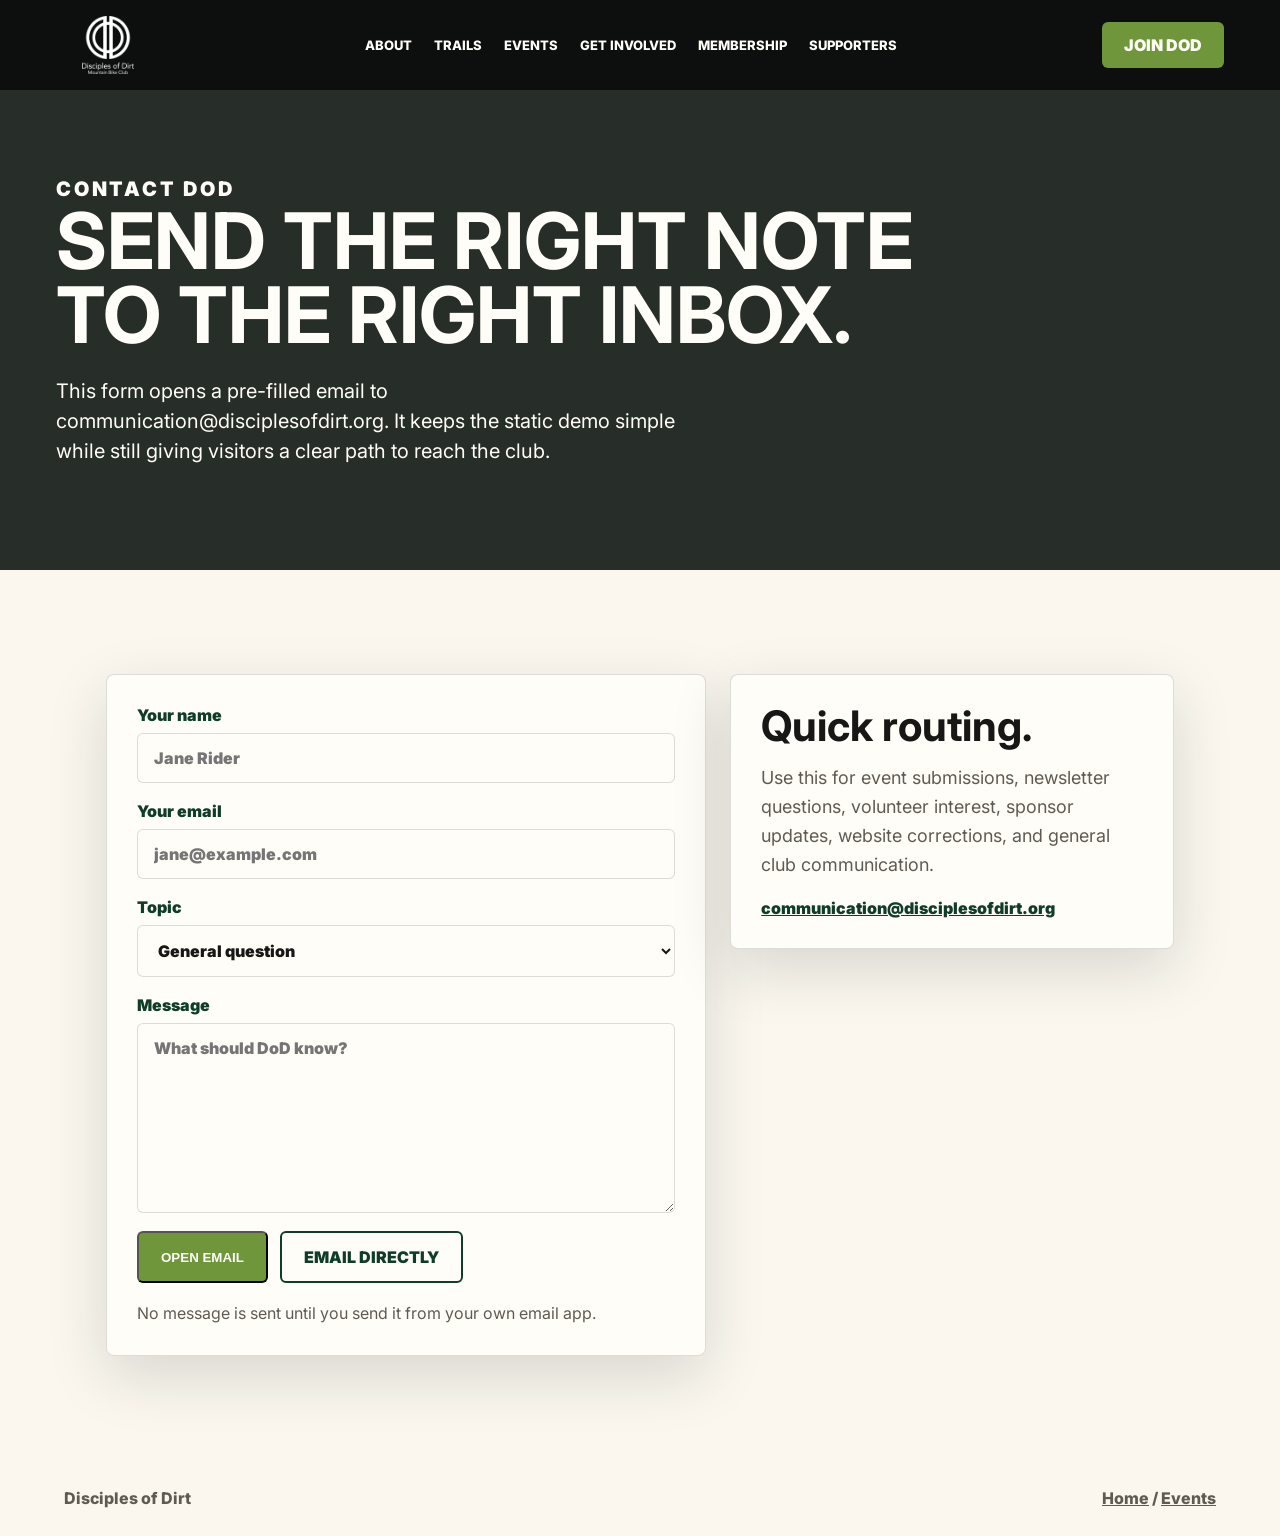
==== contact.html @ 960ff294 "Add static contact email page" ====
<!doctype html>
<html lang="en">
<head>
  <meta charset="utf-8">
  <meta name="viewport" content="width=device-width, initial-scale=1">
  <title>Contact | Disciples of Dirt</title>
  <meta name="description" content="Contact Disciples of Dirt about trail work, events, membership, supporters, and general club questions.">
  <link rel="preconnect" href="https://fonts.googleapis.com">
  <link rel="preconnect" href="https://fonts.gstatic.com" crossorigin>
  <link href="https://fonts.googleapis.com/css2?family=Inter:wght@400;600;700;800;900&display=swap" rel="stylesheet">
  <link rel="stylesheet" href="styles.css">
</head>
<body class="contact-page">
  <header class="site-header is-scrolled" data-header>
    <a class="brand" href="index.html#top" aria-label="Disciples of Dirt home">
      <img class="brand-logo" src="assets/dod-logo-white-text.png" alt="Disciples of Dirt">
    </a>
    <button class="nav-toggle" type="button" data-nav-toggle aria-label="Open navigation" aria-expanded="false">
      <span></span>
      <span></span>
      <span></span>
    </button>
    <nav class="nav" aria-label="Primary navigation">
      <a href="index.html#mission">About</a>
      <a href="index.html#trails">Trails</a>
      <a href="events.html">Events</a>
      <a href="index.html#get-involved">Get Involved</a>
      <a href="https://disciplesofdirt.org/membership/">Membership</a>
      <a href="supporters.html">Supporters</a>
    </nav>
    <a class="header-cta" href="index.html#join">Join DoD</a>
  </header>

  <main>
    <section class="contact-hero">
      <p class="eyebrow">Contact DoD</p>
      <h1>Send the right note to the right inbox.</h1>
      <p>This form opens a pre-filled email to communication@disciplesofdirt.org. It keeps the static demo simple while still giving visitors a clear path to reach the club.</p>
    </section>

    <section class="contact-section">
      <form class="contact-form" data-contact-form>
        <label>
          Your name
          <input type="text" name="name" autocomplete="name" placeholder="Jane Rider">
        </label>
        <label>
          Your email
          <input type="email" name="email" autocomplete="email" placeholder="jane@example.com">
        </label>
        <label>
          Topic
          <select name="topic" data-contact-topic>
            <option value="General question">General question</option>
            <option value="Event submission">Event submission</option>
            <option value="Trail work / volunteer">Trail work / volunteer</option>
            <option value="Membership">Membership</option>
            <option value="Supporter / sponsorship">Supporter / sponsorship</option>
            <option value="Website feedback">Website feedback</option>
          </select>
        </label>
        <label>
          Message
          <textarea name="message" rows="8" placeholder="What should DoD know?"></textarea>
        </label>
        <div class="contact-actions">
          <button class="button primary" type="submit">Open email</button>
          <a class="button secondary dark" href="mailto:communication@disciplesofdirt.org">Email directly</a>
        </div>
        <p class="form-note">No message is sent until you send it from your own email app.</p>
      </form>
      <aside class="contact-aside">
        <h2>Quick routing.</h2>
        <p>Use this for event submissions, newsletter questions, volunteer interest, sponsor updates, website corrections, and general club communication.</p>
        <a href="mailto:communication@disciplesofdirt.org">communication@disciplesofdirt.org</a>
      </aside>
    </section>
  </main>

  <footer class="site-footer">
    <span>Disciples of Dirt</span>
    <span><a href="index.html">Home</a> / <a href="events.html">Events</a></span>
  </footer>

  <script src="script.js"></script>
</body>
</html>
---- styles.css ----
:root {
  --green: #0f3d2a;
  --green-2: #1f6544;
  --moss: #6f963b;
  --brown: #6b4223;
  --blue: #315e72;
  --orange: #df8528;
  --rust: #b55335;
  --tan: #d1bb8f;
  --paper: #f5efe5;
  --panel: #fffdf8;
  --ink: #171716;
  --muted: #605b52;
  --line: rgba(23, 23, 22, 0.14);
  --shadow: 0 20px 60px rgba(19, 34, 26, 0.15);
  --page-pad: 56px;
}

* {
  box-sizing: border-box;
}

html {
  scroll-behavior: smooth;
}

body {
  margin: 0;
  font-family: Inter, Arial, sans-serif;
  color: var(--ink);
  background: var(--paper);
}

a {
  color: inherit;
}

.site-header {
  position: fixed;
  z-index: 20;
  top: 0;
  left: 0;
  right: 0;
  display: flex;
  align-items: center;
  justify-content: space-between;
  gap: 24px;
  padding: 16px var(--page-pad);
  color: #fffdf8;
  background: rgba(9, 11, 10, 0.86);
  transition: background 180ms ease, color 180ms ease, box-shadow 180ms ease;
}

.site-header.is-scrolled {
  background: rgba(9, 11, 10, 0.94);
  color: #fffdf8;
  box-shadow: 0 8px 28px rgba(0, 0, 0, 0.08);
  backdrop-filter: blur(12px);
}

.brand {
  display: inline-flex;
  align-items: center;
  gap: 12px;
  text-decoration: none;
  min-width: 96px;
}

.brand-logo {
  width: 104px;
  max-height: 58px;
  object-fit: contain;
  height: auto;
  display: block;
}

.nav {
  display: flex;
  align-items: center;
  gap: 22px;
  font-size: 13px;
  font-weight: 800;
  text-transform: uppercase;
}

.nav a,
.header-cta {
  text-decoration: none;
}

.header-cta {
  padding: 13px 22px;
  background: var(--moss);
  border-radius: 6px;
  font-weight: 900;
  text-transform: uppercase;
}

.nav-toggle {
  display: none;
  width: 44px;
  height: 44px;
  padding: 10px;
  border: 0;
  background: transparent;
  color: #fffdf8;
  cursor: pointer;
}

.nav-toggle span {
  display: block;
  height: 2px;
  margin: 6px 0;
  background: currentColor;
  border-radius: 999px;
}

.hero {
  position: relative;
  min-height: 780px;
  min-height: 92svh;
  display: grid;
  align-items: stretch;
  overflow: hidden;
  background: #0b130d;
}

.hero-image,
.hero picture {
  position: absolute;
  inset: 0;
  width: 100%;
  height: 100%;
}

.hero-image {
  object-fit: cover;
  object-position: center center;
}

.hero-scrim {
  position: absolute;
  inset: 0;
  background:
    linear-gradient(90deg, rgba(8, 18, 13, 0.88), rgba(8, 18, 13, 0.54) 43%, rgba(8, 18, 13, 0.16)),
    linear-gradient(0deg, rgba(8, 18, 13, 0.72), transparent 60%);
}

.hero-content {
  position: relative;
  z-index: 2;
  width: min(940px, calc(100% - 2 * var(--page-pad)));
  margin: 0;
  padding: 190px 0 86px var(--page-pad);
  color: #fffdf8;
  text-align: left;
  align-self: end;
}

.eyebrow,
.section-kicker {
  margin: 0 0 14px;
  font-size: 13px;
  font-weight: 900;
  letter-spacing: 0.14em;
  text-transform: uppercase;
}

.hero h1 {
  margin: 0;
  font-size: 78px;
  line-height: 0.95;
  letter-spacing: 0;
  text-transform: uppercase;
}

.hero h1 span,
.hero h1 small {
  color: var(--moss);
}

.hero h1 small {
  display: block;
  margin-top: 12px;
  font-size: 0.52em;
}

.hero-copy {
  max-width: 620px;
  margin: 26px 0 0;
  font-size: 20px;
  line-height: 1.45;
}

.hero-actions,
.join-actions {
  display: flex;
  flex-wrap: wrap;
  justify-content: flex-start;
  gap: 14px;
  margin-top: 32px;
}

.button {
  display: inline-flex;
  align-items: center;
  justify-content: center;
  min-height: 48px;
  padding: 14px 22px;
  border-radius: 6px;
  font-weight: 900;
  text-decoration: none;
  text-align: center;
  text-transform: uppercase;
}

.button.primary {
  background: var(--moss);
  color: #fffdf8;
}

.button.secondary {
  border: 2px solid #fffdf8;
  color: #fffdf8;
}

.button.brown {
  background: var(--brown);
  border-color: var(--brown);
}

.button.blue {
  background: var(--blue);
  border-color: var(--blue);
}

.button.secondary.dark {
  border-color: var(--green);
  color: var(--green);
}

.impact-strip {
  display: grid;
  grid-template-columns: repeat(4, 1fr);
  gap: 1px;
  background: var(--line);
  border-bottom: 1px solid var(--line);
}

.impact-strip div {
  min-height: 132px;
  display: grid;
  align-content: center;
  gap: 8px;
  padding: 24px;
  background: var(--paper);
  text-align: center;
}

.impact-strip strong {
  color: var(--green);
  font-size: 50px;
  line-height: 1;
}

.impact-strip span {
  color: var(--muted);
  font-weight: 700;
}

section {
  padding: 104px var(--page-pad);
}

.mission-section,
.faq-section {
  max-width: 1180px;
  margin: 0 auto;
}

.mission-layout {
  display: grid;
  grid-template-columns: 1.05fr 0.95fr;
  gap: clamp(28px, 6vw, 86px);
  align-items: start;
}

h2 {
  margin: 0;
  font-size: 68px;
  line-height: 0.98;
  letter-spacing: 0;
}

.mission-copy p,
.efficiency-header p,
.story-copy p,
.accordion p {
  margin: 0;
  color: var(--muted);
  font-size: 18px;
  line-height: 1.6;
}

.mission-copy {
  display: grid;
  gap: 18px;
}

.action-grid {
  max-width: 1240px;
  margin: 0 auto;
  display: grid;
  grid-template-columns: repeat(3, 1fr);
  gap: 18px;
  padding-top: 0;
}

.trail-section {
  max-width: 1320px;
  margin: 0 auto;
  padding-top: 24px;
}

.trail-header {
  display: grid;
  grid-template-columns: 0.9fr 1.1fr;
  gap: clamp(26px, 5vw, 72px);
  align-items: end;
  margin-bottom: 28px;
}

.trail-header p,
.newsletter-section p,
.supporter-preview p {
  margin: 0;
  color: var(--muted);
  font-size: 18px;
  line-height: 1.6;
}

.trail-grid {
  display: grid;
  grid-template-columns: repeat(2, 1fr);
  gap: 18px;
}

.trail-card {
  overflow: hidden;
  background: var(--panel);
  border: 1px solid var(--line);
  border-radius: 8px;
  box-shadow: var(--shadow);
}

.trail-map {
  width: 100%;
  height: 290px;
  display: block;
  border: 0;
  background: #dde4d8;
}

.fallback-map {
  display: grid;
  place-items: center;
  padding: 26px;
  color: #fffdf8;
  background:
    linear-gradient(rgba(15, 61, 42, 0.84), rgba(15, 61, 42, 0.84)),
    url("assets/website-banner-square.jpg") center / cover;
  text-align: center;
  font-size: 24px;
  font-weight: 900;
  text-transform: uppercase;
}

.trail-card-copy {
  padding: 24px;
}

.trail-card h3 {
  margin: 0 0 12px;
  color: var(--green);
  font-size: 30px;
}

.trail-card p {
  margin: 0 0 18px;
  color: var(--muted);
  line-height: 1.55;
}

.trail-card a {
  display: inline-flex;
  margin: 0 14px 8px 0;
  color: var(--green);
  font-weight: 900;
}

.action-card {
  padding: 30px;
  background: var(--panel);
  border: 1px solid var(--line);
  border-radius: 8px;
  box-shadow: var(--shadow);
}

.card-label {
  color: var(--green);
  font-weight: 900;
  text-transform: uppercase;
}

.action-card h3 {
  margin: 22px 0 14px;
  font-size: 30px;
}

.action-card p {
  min-height: 104px;
  color: var(--muted);
  line-height: 1.55;
}

.action-card a {
  color: var(--green);
  font-weight: 900;
}

.efficiency-section {
  background: #fbf7ef;
  border-block: 1px solid var(--line);
}

.efficiency-header {
  max-width: 980px;
  margin: 0 auto 34px;
  text-align: center;
}

.efficiency-header p {
  margin-top: 18px;
}

.efficiency-panel {
  max-width: 1040px;
  margin: 0 auto;
  display: grid;
  grid-template-columns: 0.8fr 1.2fr;
  gap: 20px;
  align-items: stretch;
}

.big-stat,
.ratio-bars,
.benchmark-grid div {
  background: var(--panel);
  border: 1px solid var(--line);
  border-radius: 8px;
  box-shadow: var(--shadow);
}

.big-stat {
  display: grid;
  place-items: center;
  padding: 36px;
  text-align: center;
}

.big-stat span {
  color: var(--green);
  font-size: 144px;
  font-weight: 900;
  line-height: 0.9;
}

.big-stat p {
  max-width: 360px;
  margin: 18px auto 0;
  font-size: 21px;
  font-weight: 900;
}

.ratio-bars {
  display: grid;
  gap: 18px;
  padding: 34px;
}

.bar-row {
  display: grid;
  grid-template-columns: 170px 1fr 56px;
  gap: 16px;
  align-items: center;
}

.bar-row span,
.bar-row strong {
  font-weight: 900;
}

.bar {
  height: 24px;
  overflow: hidden;
  background: rgba(15, 61, 42, 0.12);
  border-radius: 999px;
}

.bar i {
  display: block;
  height: 100%;
  background: var(--green);
  border-radius: inherit;
}

.bar.muted i {
  background: var(--tan);
}

.bar.orange i {
  background: var(--orange);
}

.benchmark-grid {
  max-width: 1040px;
  margin: 18px auto 0;
  display: grid;
  grid-template-columns: repeat(4, 1fr);
  gap: 18px;
}

.benchmark-grid div {
  min-height: 138px;
  display: grid;
  align-content: center;
  gap: 8px;
  padding: 18px;
  text-align: center;
}

.benchmark-grid strong {
  font-size: 42px;
  color: var(--rust);
}

.benchmark-grid div:nth-child(2) strong {
  color: var(--orange);
}

.benchmark-grid div:nth-child(3) strong {
  color: #908d86;
}

.benchmark-grid .dod {
  background: var(--green);
  color: #fffdf8;
}

.benchmark-grid .dod strong {
  color: #fffdf8;
}

.benchmark-grid span {
  color: var(--muted);
  font-weight: 700;
}

.benchmark-grid .dod span {
  color: #f4eee4;
}

.data-note {
  max-width: 920px;
  margin: 22px auto 0;
  color: var(--muted);
  text-align: center;
  line-height: 1.55;
}

.story-section {
  max-width: 1240px;
  margin: 0 auto;
  display: grid;
  grid-template-columns: 0.95fr 1.05fr;
  gap: clamp(28px, 6vw, 72px);
  align-items: center;
}

.newsletter-section,
.portal-section,
.supporter-preview {
  max-width: 1180px;
  margin: 0 auto;
}

.newsletter-section,
.supporter-preview {
  display: grid;
  grid-template-columns: 1fr auto;
  gap: 32px;
  align-items: center;
}

.newsletter-section {
  padding-top: 24px;
}

.supporter-preview {
  padding-top: 0;
}

.portal-section {
  padding-top: 0;
}

.portal-grid {
  display: grid;
  grid-template-columns: repeat(2, 1fr);
  gap: 18px;
}

.portal-grid article {
  display: grid;
  align-content: start;
  justify-items: start;
  gap: 18px;
  min-height: 260px;
  padding: 30px;
  background: var(--panel);
  border: 1px solid var(--line);
  border-radius: 8px;
  box-shadow: var(--shadow);
}

.portal-grid h2 {
  font-size: 44px;
}

.portal-grid p {
  max-width: 520px;
  margin: 0;
  color: var(--muted);
  font-size: 18px;
  line-height: 1.6;
}

.story-media img {
  width: 100%;
  display: block;
  border-radius: 8px;
  box-shadow: var(--shadow);
}

.check-list {
  display: grid;
  gap: 14px;
  margin: 28px 0 0;
  padding: 0;
  list-style: none;
}

.check-list li {
  padding-left: 28px;
  position: relative;
  color: var(--muted);
  font-weight: 700;
  line-height: 1.5;
}

.check-list li::before {
  content: "";
  position: absolute;
  left: 0;
  top: 0.55em;
  width: 10px;
  height: 10px;
  border-radius: 50%;
  background: var(--orange);
}

.evolution-mark {
  margin: 28px 0 0;
  padding: 18px;
  background: #fffdf8;
  border: 1px solid var(--line);
  border-radius: 8px;
}

.evolution-mark img {
  width: 100%;
  display: block;
}

.faq-section h2 {
  margin-bottom: 28px;
}

.accordion {
  display: grid;
  gap: 12px;
}

details {
  background: var(--panel);
  border: 1px solid var(--line);
  border-radius: 8px;
  box-shadow: 0 12px 36px rgba(19, 34, 26, 0.08);
}

summary {
  cursor: pointer;
  padding: 22px 24px;
  font-size: 20px;
  font-weight: 900;
}

details p {
  padding: 0 24px 24px;
}

.join-section {
  display: grid;
  grid-template-columns: 1fr auto;
  gap: 28px;
  align-items: center;
  background: var(--green);
  color: #fffdf8;
}

.join-section .button.secondary {
  border-color: #fffdf8;
  color: #fffdf8;
}

.join-section h2 {
  max-width: 820px;
}

.site-footer {
  display: flex;
  justify-content: space-between;
  gap: 18px;
  padding: 28px clamp(18px, 5vw, 72px);
  color: var(--muted);
  font-weight: 800;
}

.supporters-page,
.events-page,
.contact-page {
  background: #fbf7ef;
}

.supporter-hero,
.events-hero,
.contact-hero {
  min-height: 560px;
  display: grid;
  grid-template-columns: 1fr;
  align-items: center;
  background:
    linear-gradient(rgba(9, 17, 12, 0.88), rgba(9, 17, 12, 0.88)),
    url("assets/website-banner-desktop.jpg") center / cover;
  color: #fffdf8;
  padding-top: 150px;
}

.supporter-hero h1,
.events-hero h1,
.contact-hero h1 {
  max-width: 920px;
  margin: 0;
  font-size: 78px;
  line-height: 0.95;
  text-transform: uppercase;
}

.supporter-hero p:last-child,
.events-hero p,
.contact-hero p {
  max-width: 660px;
  margin: 24px 0 0;
  font-size: 20px;
  line-height: 1.5;
}

.events-hero .hero-actions {
  margin-top: 30px;
}

.calendar-section {
  max-width: 1240px;
  margin: 0 auto;
}

.calendar-header {
  display: grid;
  grid-template-columns: 1fr auto;
  gap: 28px;
  align-items: end;
  margin-bottom: 28px;
}

.calendar-actions {
  display: flex;
  flex-wrap: wrap;
  gap: 12px;
  justify-content: flex-end;
}

.calendar-frame {
  width: 100%;
  height: 680px;
  display: block;
  border: 1px solid var(--line);
  border-radius: 8px;
  background: var(--panel);
  box-shadow: var(--shadow);
}

.event-workflow {
  max-width: 1240px;
  margin: 0 auto;
  display: grid;
  grid-template-columns: repeat(3, 1fr);
  gap: 18px;
  padding-top: 0;
}

.event-workflow article {
  min-height: 220px;
  padding: 28px;
  background: var(--panel);
  border: 1px solid var(--line);
  border-radius: 8px;
  box-shadow: var(--shadow);
}

.event-workflow span {
  display: grid;
  place-items: center;
  width: 42px;
  height: 42px;
  color: #fffdf8;
  background: var(--green);
  border-radius: 50%;
  font-weight: 900;
}

.event-workflow h3 {
  margin: 22px 0 12px;
  font-size: 28px;
}

.event-workflow p {
  margin: 0;
  color: var(--muted);
  line-height: 1.6;
}

.contact-section {
  max-width: 1180px;
  margin: 0 auto;
  display: grid;
  grid-template-columns: 1.15fr 0.85fr;
  gap: 24px;
  align-items: start;
}

.contact-form,
.contact-aside {
  background: var(--panel);
  border: 1px solid var(--line);
  border-radius: 8px;
  box-shadow: var(--shadow);
}

.contact-form {
  display: grid;
  gap: 18px;
  padding: 30px;
}

.contact-form label {
  display: grid;
  gap: 8px;
  color: var(--green);
  font-weight: 900;
}

.contact-form input,
.contact-form select,
.contact-form textarea {
  width: 100%;
  padding: 14px 16px;
  color: var(--ink);
  background: #fffdf8;
  border: 1px solid var(--line);
  border-radius: 6px;
  font: inherit;
}

.contact-form textarea {
  resize: vertical;
}

.contact-actions {
  display: flex;
  flex-wrap: wrap;
  gap: 12px;
}

.form-note {
  margin: 0;
  color: var(--muted);
  line-height: 1.5;
}

.contact-aside {
  padding: 30px;
}

.contact-aside h2 {
  font-size: 42px;
}

.contact-aside p {
  color: var(--muted);
  font-size: 18px;
  line-height: 1.6;
}

.contact-aside a {
  color: var(--green);
  font-weight: 900;
  overflow-wrap: anywhere;
}

.supporter-list-section {
  max-width: 1240px;
  margin: 0 auto;
}

.supporter-list-header {
  max-width: 920px;
  margin-bottom: 28px;
}

.supporter-list-header p,
.supporter-list article p,
.supporter-cta p {
  color: var(--muted);
  font-size: 18px;
  line-height: 1.6;
}

.supporter-list {
  display: grid;
  grid-template-columns: repeat(3, 1fr);
  gap: 18px;
}

.supporter-list article {
  min-height: 220px;
  padding: 26px;
  background: var(--panel);
  border: 1px solid var(--line);
  border-radius: 8px;
  box-shadow: var(--shadow);
}

.supporter-list span {
  color: var(--green);
  font-size: 12px;
  font-weight: 900;
  text-transform: uppercase;
}

.supporter-list h3 {
  margin: 18px 0 12px;
  font-size: 28px;
}

.supporter-list p {
  margin: 0;
}

.supporter-cta {
  display: grid;
  grid-template-columns: 1fr auto;
  gap: 24px;
  align-items: center;
  margin-top: 26px;
  padding: 28px;
  background: var(--green);
  color: #fffdf8;
  border-radius: 8px;
}

.supporter-cta p {
  margin: 0;
  color: #fffdf8;
}

@media (max-width: 900px) {
  :root {
    --page-pad: 24px;
  }

  .nav {
    position: fixed;
    inset: 72px 16px auto 16px;
    display: none;
    grid-template-columns: 1fr;
    gap: 0;
    padding: 12px;
    background: rgba(9, 11, 10, 0.96);
    border: 1px solid rgba(255, 253, 248, 0.16);
    border-radius: 8px;
    box-shadow: var(--shadow);
  }

  .site-header.nav-open .nav {
    display: grid;
  }

  .nav a {
    padding: 14px 12px;
  }

  .nav-toggle {
    display: block;
  }

  .header-cta {
    margin-left: auto;
  }

  .impact-strip,
  .action-grid,
  .efficiency-panel,
  .benchmark-grid,
  .story-section,
  .supporter-hero,
  .events-hero,
  .contact-hero,
  .supporter-list,
  .supporter-cta,
  .calendar-header,
  .event-workflow,
  .contact-section,
  .trail-header,
  .trail-grid,
  .portal-grid,
  .newsletter-section,
  .supporter-preview,
  .mission-layout,
  .join-section {
    grid-template-columns: 1fr;
  }

  .impact-strip {
    grid-template-columns: repeat(2, 1fr);
  }

  .hero {
    min-height: 720px;
    min-height: 92svh;
  }

  .hero-image {
    object-position: center top;
  }

  .hero-content {
    width: min(680px, calc(100% - 2 * var(--page-pad)));
    text-align: left;
    padding: 142px var(--page-pad) 54px;
  }

  .hero h1 {
    font-size: 60px;
    line-height: 0.95;
  }

  .hero-copy {
    max-width: 620px;
    margin-inline: 0;
    font-size: 20px;
  }

  .hero-actions {
    justify-content: flex-start;
  }

  section {
    padding-block: 78px;
  }

  h2 {
    font-size: 48px;
    line-height: 1.02;
  }

  .mission-copy p,
  .efficiency-header p,
  .story-copy p,
  .accordion p {
    font-size: 17px;
  }

  .action-grid {
    max-width: 680px;
  }

  .efficiency-header {
    text-align: left;
  }

  .big-stat span {
    font-size: 112px;
  }

  .benchmark-grid {
    grid-template-columns: repeat(2, 1fr);
  }

  .bar-row {
    grid-template-columns: 1fr 56px;
  }

  .bar-row span {
    grid-column: 1 / -1;
  }

  .join-actions {
    justify-content: flex-start;
  }

  .trail-map {
    height: 260px;
  }

  .supporter-hero h1,
  .events-hero h1,
  .contact-hero h1 {
    font-size: 56px;
  }

  .calendar-actions {
    justify-content: flex-start;
  }

  .calendar-frame {
    height: 620px;
  }

}

@media (max-width: 560px) {
  :root {
    --page-pad: 16px;
  }

  .site-header {
    padding: 12px var(--page-pad);
    gap: 10px;
  }

  .brand span:last-child {
    display: none;
  }

  .brand-logo {
    width: 74px;
  }

  .header-cta {
    padding: 10px 12px;
    font-size: 12px;
  }

  .hero {
    min-height: 680px;
    min-height: 88svh;
  }

  .hero-scrim {
    background:
      linear-gradient(0deg, rgba(8, 18, 13, 0.82), rgba(8, 18, 13, 0.42) 58%, rgba(8, 18, 13, 0.18)),
      linear-gradient(90deg, rgba(8, 18, 13, 0.42), rgba(8, 18, 13, 0.12));
  }

  .hero-content {
    padding: 114px 0 38px;
  }

  .eyebrow,
  .section-kicker {
    font-size: 11px;
    line-height: 1.45;
  }

  .hero h1 {
    font-size: 42px;
  }

  .hero-copy {
    font-size: 17px;
    line-height: 1.5;
  }

  .hero-actions,
  .join-actions {
    display: grid;
    grid-template-columns: 1fr;
    gap: 10px;
  }

  .button {
    width: 100%;
    min-height: 50px;
  }

  .impact-strip {
    grid-template-columns: 1fr;
  }

  .impact-strip div {
    min-height: 96px;
    padding: 20px;
  }

  .impact-strip strong {
    font-size: 42px;
  }

  section {
    padding-block: 58px;
  }

  h2 {
    font-size: 38px;
  }

  .action-card,
  .ratio-bars,
  .big-stat {
    padding: 22px;
  }

  .action-card h3 {
    font-size: 26px;
  }

  .action-card p {
    min-height: auto;
  }

  .benchmark-grid {
    grid-template-columns: repeat(2, 1fr);
    gap: 10px;
  }

  .trail-card-copy {
    padding: 20px;
  }

  .trail-map {
    height: 230px;
  }

  .supporter-hero,
  .events-hero,
  .contact-hero {
    min-height: auto;
    padding-top: 120px;
  }

  .supporter-hero h1,
  .events-hero h1,
  .contact-hero h1 {
    font-size: 40px;
  }

  .calendar-frame {
    height: 560px;
  }

  .supporter-list article {
    min-height: auto;
    padding: 22px;
  }

  .benchmark-grid div {
    min-height: 122px;
    padding: 14px 10px;
  }

  .benchmark-grid strong {
    font-size: 34px;
  }

  .big-stat span {
    font-size: 88px;
  }

  .big-stat p {
    font-size: 18px;
  }

  .ratio-bars {
    gap: 16px;
  }

  summary {
    padding: 18px;
    font-size: 18px;
  }

  details p {
    padding: 0 18px 18px;
  }

  .site-footer {
    display: grid;
    padding-inline: var(--page-pad);
    font-size: 14px;
  }
}

@media (min-width: 1200px) {
  .hero-content {
    padding-bottom: 104px;
  }

  .action-card {
    min-height: 310px;
  }
}
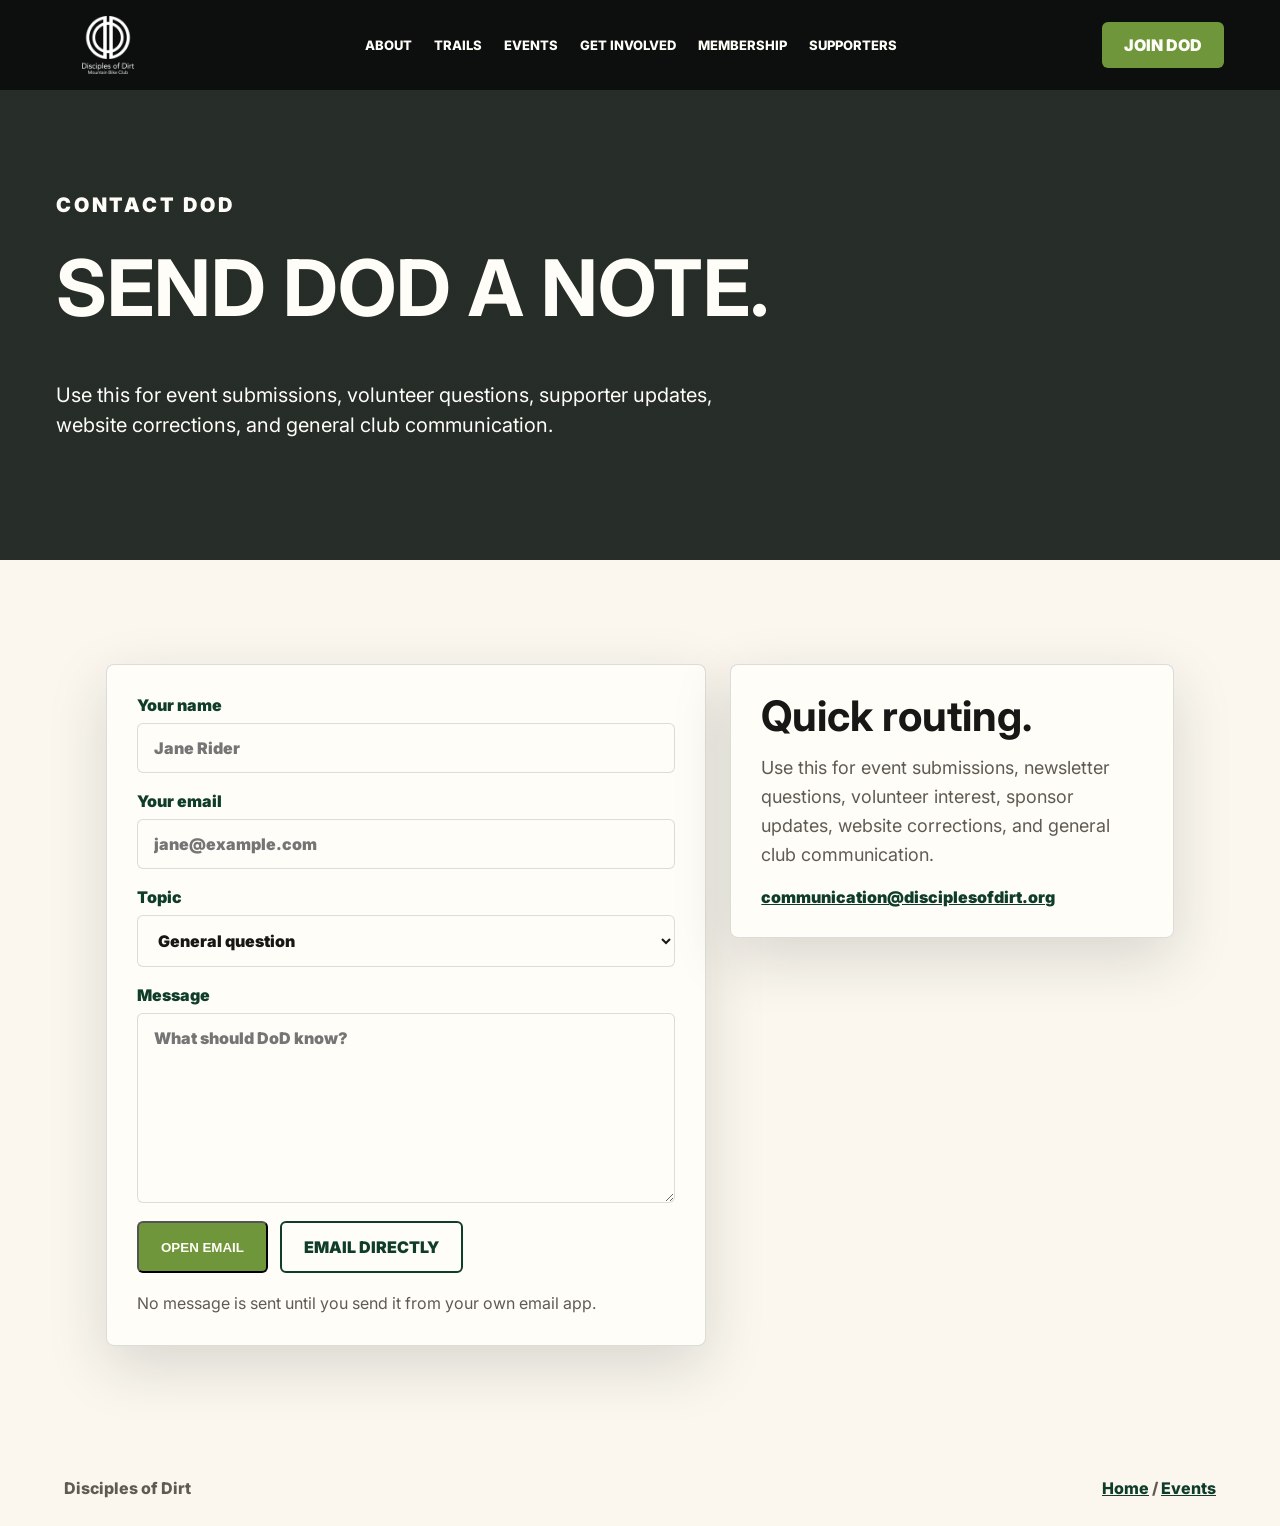
==== commit 6ae5497c: "Improve readability and about FAQ flow" ====
--- a/contact.html
+++ b/contact.html
@@ -21,7 +21,7 @@
       <span></span>
     </button>
     <nav class="nav" aria-label="Primary navigation">
-      <a href="index.html#mission">About</a>
+      <a href="index.html#about">About</a>
       <a href="index.html#trails">Trails</a>
       <a href="events.html">Events</a>
       <a href="index.html#get-involved">Get Involved</a>
@@ -34,8 +34,8 @@
   <main>
     <section class="contact-hero">
       <p class="eyebrow">Contact DoD</p>
-      <h1>Send the right note to the right inbox.</h1>
-      <p>This form opens a pre-filled email to communication@disciplesofdirt.org. It keeps the static demo simple while still giving visitors a clear path to reach the club.</p>
+      <h1>Send DoD a note.</h1>
+      <p>Use this for event submissions, volunteer questions, supporter updates, website corrections, and general club communication.</p>
     </section>
 
     <section class="contact-section">
--- a/styles.css
+++ b/styles.css
@@ -24,11 +24,16 @@
   scroll-behavior: smooth;
 }
 
+[id] {
+  scroll-margin-top: 96px;
+}
+
 body {
   margin: 0;
   font-family: Inter, Arial, sans-serif;
   color: var(--ink);
   background: var(--paper);
+  overflow-x: hidden;
 }
 
 a {
@@ -88,6 +93,17 @@
   text-decoration: none;
 }
 
+.nav a:focus-visible,
+.header-cta:focus-visible,
+.button:focus-visible,
+summary:focus-visible,
+input:focus-visible,
+select:focus-visible,
+textarea:focus-visible {
+  outline: 3px solid var(--orange);
+  outline-offset: 3px;
+}
+
 .header-cta {
   padding: 13px 22px;
   background: var(--moss);
@@ -172,6 +188,8 @@
   line-height: 0.95;
   letter-spacing: 0;
   text-transform: uppercase;
+  max-width: 100%;
+  overflow-wrap: break-word;
 }
 
 .hero h1 span,
@@ -193,12 +211,17 @@
 }
 
 .hero-actions,
-.join-actions {
+.join-actions,
+.text-actions {
   display: flex;
   flex-wrap: wrap;
   justify-content: flex-start;
   gap: 14px;
   margin-top: 32px;
+}
+
+.text-actions {
+  margin-top: 6px;
 }
 
 .button {
@@ -290,6 +313,8 @@
   font-size: 68px;
   line-height: 0.98;
   letter-spacing: 0;
+  max-width: 100%;
+  overflow-wrap: break-word;
 }
 
 .mission-copy p,
@@ -709,10 +734,32 @@
 }
 
 summary {
+  display: flex;
+  align-items: center;
+  justify-content: space-between;
+  gap: 18px;
   cursor: pointer;
   padding: 22px 24px;
   font-size: 20px;
   font-weight: 900;
+}
+
+summary::after {
+  content: "+";
+  display: grid;
+  place-items: center;
+  width: 30px;
+  height: 30px;
+  flex: 0 0 auto;
+  color: #fffdf8;
+  background: var(--green);
+  border-radius: 50%;
+  font-size: 20px;
+  line-height: 1;
+}
+
+details[open] summary::after {
+  content: "-";
 }
 
 details p {
@@ -744,6 +791,10 @@
   padding: 28px clamp(18px, 5vw, 72px);
   color: var(--muted);
   font-weight: 800;
+}
+
+.site-footer a {
+  color: var(--green);
 }
 
 .supporters-page,
@@ -1031,6 +1082,7 @@
 
   .nav-toggle {
     display: block;
+    margin-left: auto;
   }
 
   .header-cta {
@@ -1179,6 +1231,7 @@
   .header-cta {
     padding: 10px 12px;
     font-size: 12px;
+    display: none;
   }
 
   .hero {
@@ -1203,7 +1256,7 @@
   }
 
   .hero h1 {
-    font-size: 42px;
+    font-size: 40px;
   }
 
   .hero-copy {
@@ -1212,7 +1265,8 @@
   }
 
   .hero-actions,
-  .join-actions {
+  .join-actions,
+  .text-actions {
     display: grid;
     grid-template-columns: 1fr;
     gap: 10px;
@@ -1241,7 +1295,7 @@
   }
 
   h2 {
-    font-size: 38px;
+    font-size: 32px;
   }
 
   .action-card,
@@ -1281,7 +1335,28 @@
   .supporter-hero h1,
   .events-hero h1,
   .contact-hero h1 {
-    font-size: 40px;
+    font-size: 32px;
+    line-height: 1.05;
+  }
+
+  .hero-content,
+  .supporter-hero > *,
+  .events-hero > *,
+  .contact-hero > *,
+  .mission-section,
+  .faq-section,
+  .action-grid,
+  .trail-section,
+  .story-section,
+  .newsletter-section,
+  .portal-section,
+  .supporter-preview,
+  .calendar-section,
+  .event-workflow,
+  .contact-section,
+  .supporter-list-section {
+    max-width: 358px;
+    margin-inline: auto;
   }
 
   .calendar-frame {
